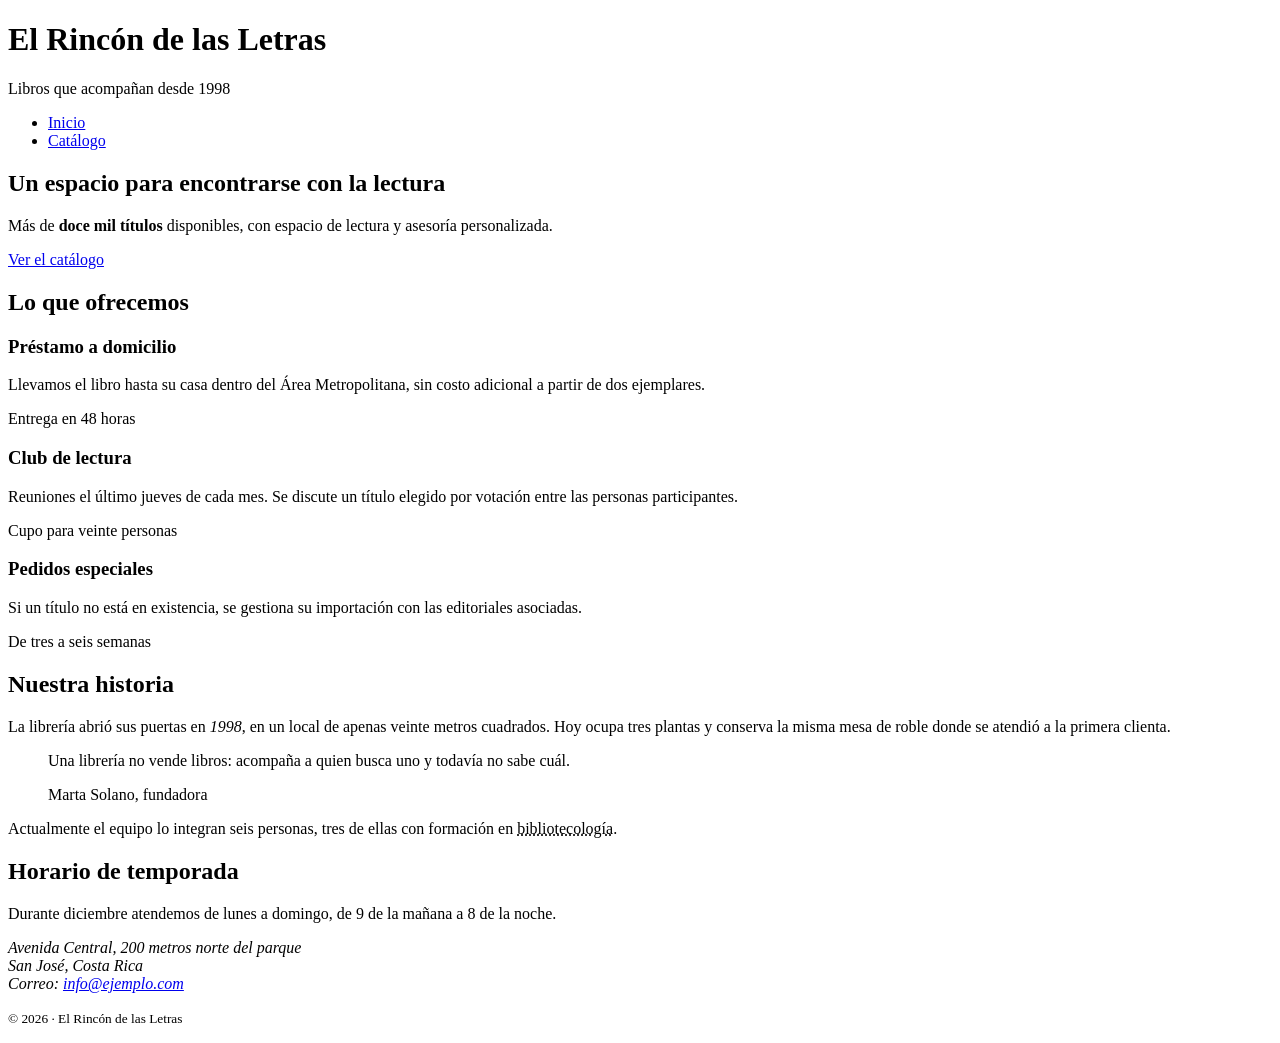
==== ac2-css/index.html @ 3f8cf3e9 "incorpora los archivos base de la comprobacion 2" ====
<!DOCTYPE html>
<html lang="es">

<head>
  <meta charset="UTF-8">
  <meta name="viewport" content="width=device-width, initial-scale=1.0">
  <meta name="author" content="Escriba aquí su nombre completo">
  <meta name="description" content="Librería El Rincón de las Letras: catálogo, servicios y contacto.">
  <meta name="keywords" content="librería, libros, lectura, catálogo, Costa Rica">

  <title>Inicio | El Rincón de las Letras</title>

  <link rel="icon" href="recursos/favicon.png" type="image/png">
  <link rel="stylesheet" href="estilos.css">

  <!--AQUÍ SE ENLAZA LA HOJA DE ESTILOS QUE USTED DEBE CREAR.
       El archivo debe llamarse  css/estilos.css -->

</head>

<body>

  <!--CABECERA-->
  <header id="cabecera">
    <div class="marca">
      <h1>El Rincón de las Letras</h1>
      <p class="lema">Libros que acompañan desde 1998</p>
    </div>

    <nav class="menu-principal">
      <ul>
        <li><a href="index.html" class="enlace-activo">Inicio</a></li>
        <li><a href="catalogo.html">Catálogo</a></li>
      </ul>
    </nav>
  </header>

  <!--CONTENIDO PRINCIPAL-->
  <main id="contenido">

    <!-- Zona de presentación -->
    <section id="portada" class="hero">
      <h2>Un espacio para encontrarse con la lectura</h2>
      <p class="hero-texto">
        Más de <strong>doce mil títulos</strong> disponibles, con espacio
        de lectura y asesoría personalizada.
      </p>
      <a href="catalogo.html" class="boton boton-principal">Ver el catálogo</a>
    </section>

    <!-- Tres bloques para maquetar en fila -->
    <section id="servicios">
      <h2>Lo que ofrecemos</h2>

      <div class="rejilla-servicios">

        <article class="tarjeta">
          <h3>Préstamo a domicilio</h3>
          <p>
            Llevamos el libro hasta su casa dentro del Área Metropolitana,
            sin costo adicional a partir de dos ejemplares.
          </p>
          <p class="tarjeta-pie">Entrega en 48 horas</p>
        </article>

        <article class="tarjeta">
          <h3>Club de lectura</h3>
          <p>
            Reuniones el último jueves de cada mes. Se discute un título
            elegido por votación entre las personas participantes.
          </p>
          <p class="tarjeta-pie">Cupo para veinte personas</p>
        </article>

        <article class="tarjeta">
          <h3>Pedidos especiales</h3>
          <p>
            Si un título no está en existencia, se gestiona su importación
            con las editoriales asociadas.
          </p>
          <p class="tarjeta-pie">De tres a seis semanas</p>
        </article>

      </div>
    </section>

    <!-- Contenido con cita -->
    <section id="historia">
      <h2>Nuestra historia</h2>

      <p>
        La librería abrió sus puertas en <em>1998</em>, en un local de
        apenas veinte metros cuadrados. Hoy ocupa tres plantas y conserva
        la misma mesa de roble donde se atendió a la primera clienta.
      </p>

      <blockquote class="cita">
        <p>
          Una librería no vende libros: acompaña a quien busca uno y
          todavía no sabe cuál.
        </p>
        <footer class="cita-autoria">Marta Solano, fundadora</footer>
      </blockquote>

      <p>
        Actualmente el equipo lo integran seis personas, tres de ellas
        con formación en <abbr title="Bibliotecología">bibliotecología</abbr>.
      </p>
    </section>

  </main>

  <!--CONTENIDO SECUNDARIO -->
  <aside id="aviso" class="panel-aviso">
    <h2>Horario de temporada</h2>
    <p>
      Durante diciembre atendemos de lunes a domingo, de 9 de la mañana
      a 8 de la noche.
    </p>
  </aside>

  <!-- PIE -->
  <footer id="pie">
    <div class="pie-contenido">
      <address class="datos-contacto">
        Avenida Central, 200 metros norte del parque<br>
        San José, Costa Rica<br>
        Correo: <a href="mailto:info@ejemplo.com">info@ejemplo.com</a>
      </address>

      <p class="creditos"><small>&copy; 2026 · El Rincón de las Letras</small></p>
    </div>
  </footer>

</body>

</html>
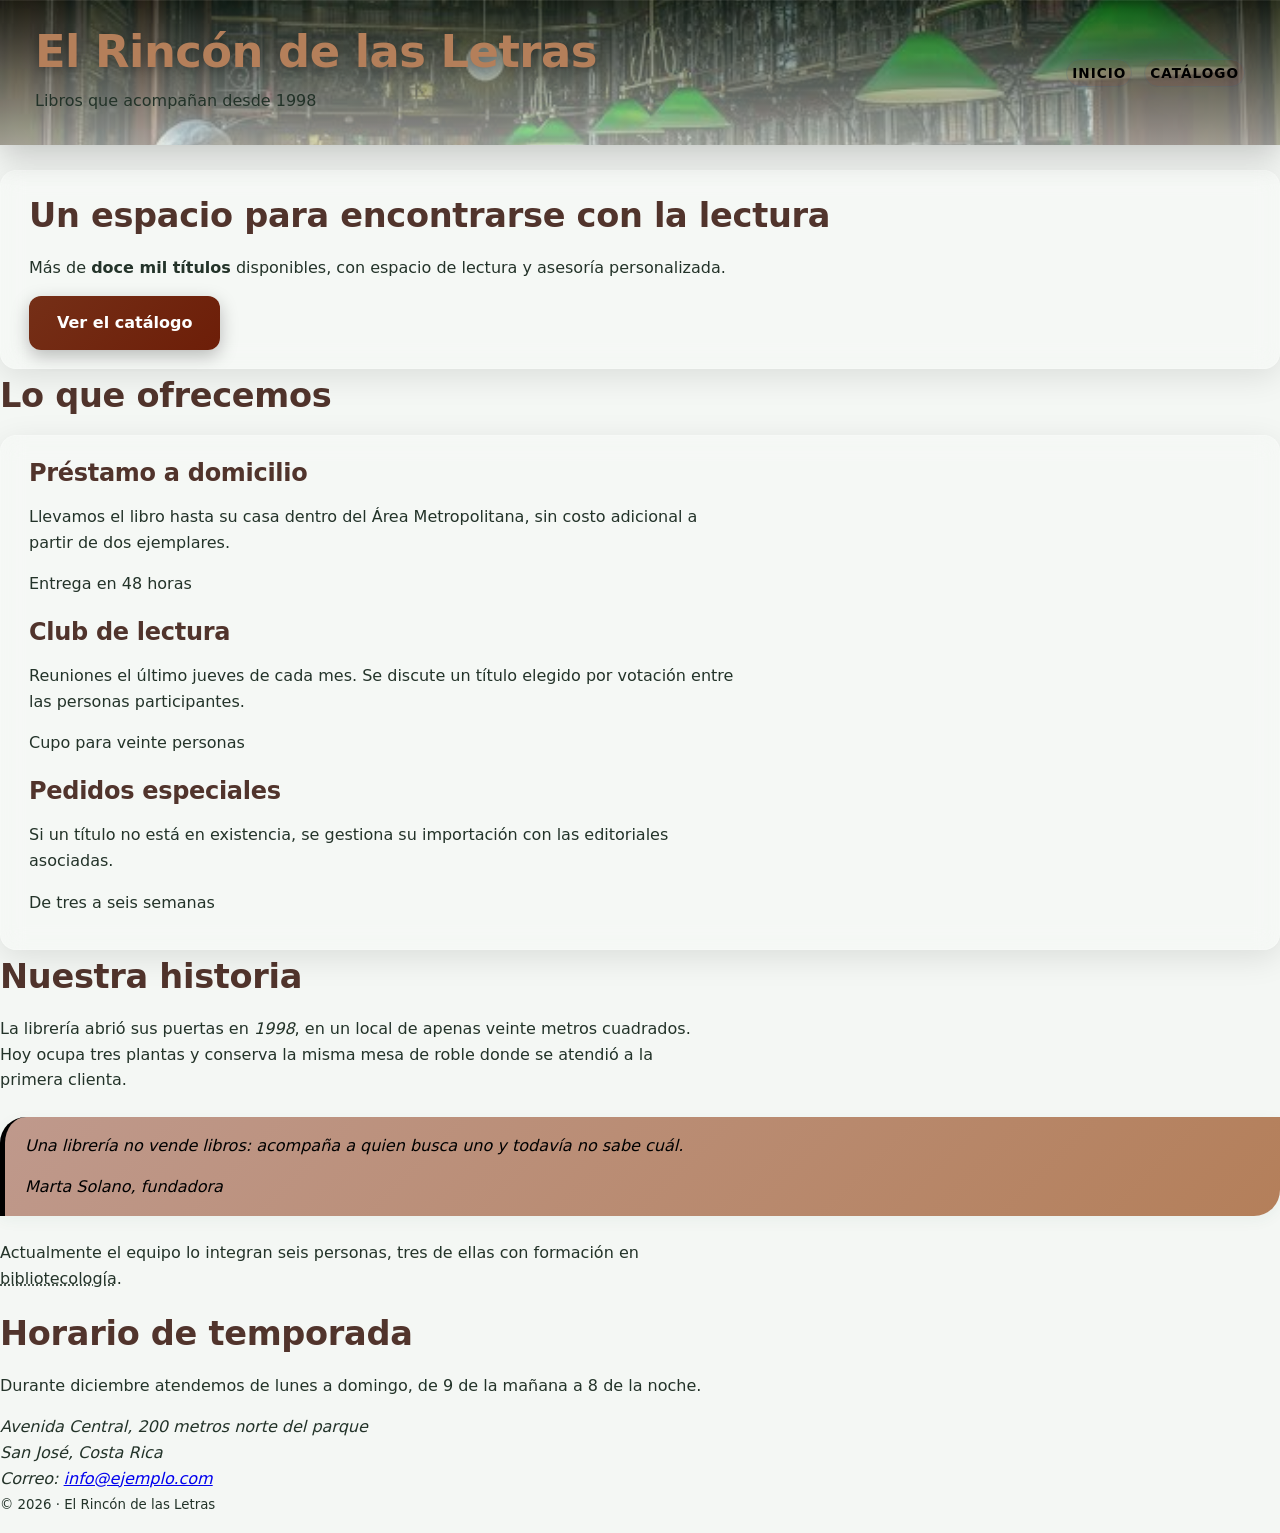
==== commit 8522793d: "estructura basica y hover" ====
--- a/ac2-css/index.html
+++ b/ac2-css/index.html
@@ -11,7 +11,7 @@
   <title>Inicio | El Rincón de las Letras</title>
 
   <link rel="icon" href="recursos/favicon.png" type="image/png">
-  <link rel="stylesheet" href="estilos.css">
+  <link rel="stylesheet" href="css/estilos.css">
 
   <!--AQUÍ SE ENLAZA LA HOJA DE ESTILOS QUE USTED DEBE CREAR.
        El archivo debe llamarse  css/estilos.css -->
--- a/ac2-css/css/estilos.css
+++ b/ac2-css/css/estilos.css
@@ -0,0 +1,201 @@
+/*este es el ccs del Rincon de las letras*/
+
+
+html {
+    font-size: 100%;
+    scroll-behavior: smooth;
+}
+
+* {
+    margin: 0;
+    padding: 0;
+    box-sizing: border-box;
+}
+
+body {
+    font-size: 1rem;
+    line-height: 1.6;
+    font-family: 'Plus Jakarta Sans', 'Segoe UI', system-ui, sans-serif;
+    color: #233329;
+    background-color: #f4f7f4;
+    padding-top: 170px;
+}
+
+.contenedor {
+    max-width: 1200px;
+    margin: 0 auto;
+    padding: 25px;
+}
+
+/* --- ENCABEZADOS Y TEXTO --- */
+h1 {
+    font-size: 2.8rem;
+    font-weight: 800;
+    color:#B47F5A;
+    text-align: center;
+    text-shadow: 0 2px 10px rgba(0, 0, 0, 0.3);
+    letter-spacing: -0.5px;
+}
+
+h2, h3 {
+    color: #51342c;
+    margin-bottom: 12px;
+    font-weight: 700;
+    letter-spacing: -0.3px;
+}
+
+h2 { font-size: 2.1rem; }
+h3 { font-size: 1.5rem; }
+
+p {
+    font-size: 1rem;
+    font-weight: 400;
+    margin-bottom: 16px;
+}
+
+main p {
+    max-width: 70ch;
+}
+
+main a {
+    color: #2d6a4f;
+    text-decoration: none;
+    font-weight: 600;
+    position: relative;
+    padding-bottom: 2px;
+    transition: color 0.3s ease;
+}
+
+/* Efecto de línea animada debajo de los enlaces */
+main a::after {
+    content: '';
+    position: absolute;
+    width: 0%;
+    height: 2px;
+    bottom: 0;
+    left: 0;
+    background-color: #000000;
+    transition: width 0.3s cubic-bezier(0.4, 0, 0.2, 1);
+    border-radius: 2px;
+}
+/*hover de lo botones*/
+main a:hover {
+    color: #B47F5A;
+}
+
+main a:hover::after {
+    width: 100%;
+}
+
+blockquote {
+    font-style: italic;
+    color: #000000;
+    background: linear-gradient(135deg, #bf998c 0%, #B47F5A 100%);
+    border-left: 5px solid #000000;
+    padding: 16px 20px;
+    border-radius: 26px 0;
+    box-shadow: 0 4px 15px rgba(45, 106, 79, 0.05);
+    margin: 24px 0;
+}
+
+/* --- HEADER Y MENÚ FLOTANTE --- */
+#cabecera{
+    display: flex;
+    justify-content: space-between;
+    align-items: center;
+    position: fixed;
+    top: 0;
+    left: 0;
+    width: 100%;
+    background-image: linear-gradient(rgba(18, 38, 28, 0.65), rgba(212, 224, 218, 0.65)), url(../recursos/fondo1.jpg);
+    background-size: cover;
+    background-position: center;
+    padding: 16px 35px;
+    z-index: 100;
+    box-shadow: 0 10px 30px rgba(0, 0, 0, 0.2);
+}
+
+.hero{
+    background: rgba(255, 255, 255, 0.12);
+    backdrop-filter: blur(12px);
+    -webkit-backdrop-filter: blur(12px);
+    padding: 18px 28px;
+    border-radius: 16px;
+    border: 1px solid rgba(255, 255, 255, 0.2);
+    box-shadow: 0 8px 32px rgba(0, 0, 0, 0.1);
+}
+
+.rejilla-servicios{
+    background: rgba(255, 255, 255, 0.12);
+    backdrop-filter: blur(12px);
+    -webkit-backdrop-filter: blur(12px);
+    padding: 18px 28px;
+    border-radius: 16px;
+    border: 1px solid rgba(255, 255, 255, 0.2);
+    box-shadow: 0 8px 32px rgba(0, 0, 0, 0.1);
+}
+
+
+header nav ul {
+    list-style-type: none;
+    display: flex;
+    gap: 12px;
+}
+
+/* Botones del menú de navegación */
+header nav a {
+    text-transform: uppercase;
+    letter-spacing: 1px;
+    font-size: 0.85rem;
+    font-weight: 700;
+    text-decoration: none;
+    padding: 5px;
+    color: #000000;
+    border-radius: 30px;
+    background: rgba(169, 18, 18, 0.08);
+    border: 1px solid rgba(39, 130, 167, 0.15);
+    transition: all 0.3s cubic-bezier(0.4, 0, 0.2, 1);
+}
+
+header nav a:hover {/*hover del menu*/
+    color: #0c0d0d;
+    background-color: #B47F5A;
+    border-color: #c19c67;
+    transform: translateY(-3px);
+    box-shadow: 0 6px 20px rgba(0, 0, 0, 0.4);
+}
+
+/* --- EFECTOS DE BOTONES PRINCIPALES --- */
+.boton, .boton-secundario {
+    position: relative;
+    display: inline-flex;
+    align-items: center;
+    justify-content: center;
+    background: linear-gradient(135deg, #752F17 0%, #6D1E08 100%);
+    color: #ffffff;
+    padding: 14px 28px;
+    border: none;
+    border-radius: 12px;
+    font-family: inherit;
+    font-size: 1rem;
+    font-weight: 700;
+    cursor: pointer;
+    overflow: hidden;
+    z-index: 1;
+    box-shadow: 0 6px 18px rgba(0, 0, 0, 0.25);
+    transition: all 0.3s cubic-bezier(0.4, 0, 0.2, 1);
+}
+
+/* Brillito que cruza el botón al pasar el mouse */
+.boton::before, .boton-secundario::before {
+    content: '';
+    position: absolute;
+    top: 0;
+    left: -100%;
+    width: 100%;
+    height: 100%;
+    background: linear-gradient(90deg, transparent, rgba(0, 0, 0, 0.25), transparent);
+    transition: left 0.6s ease;
+    z-index: -1;
+    
+}
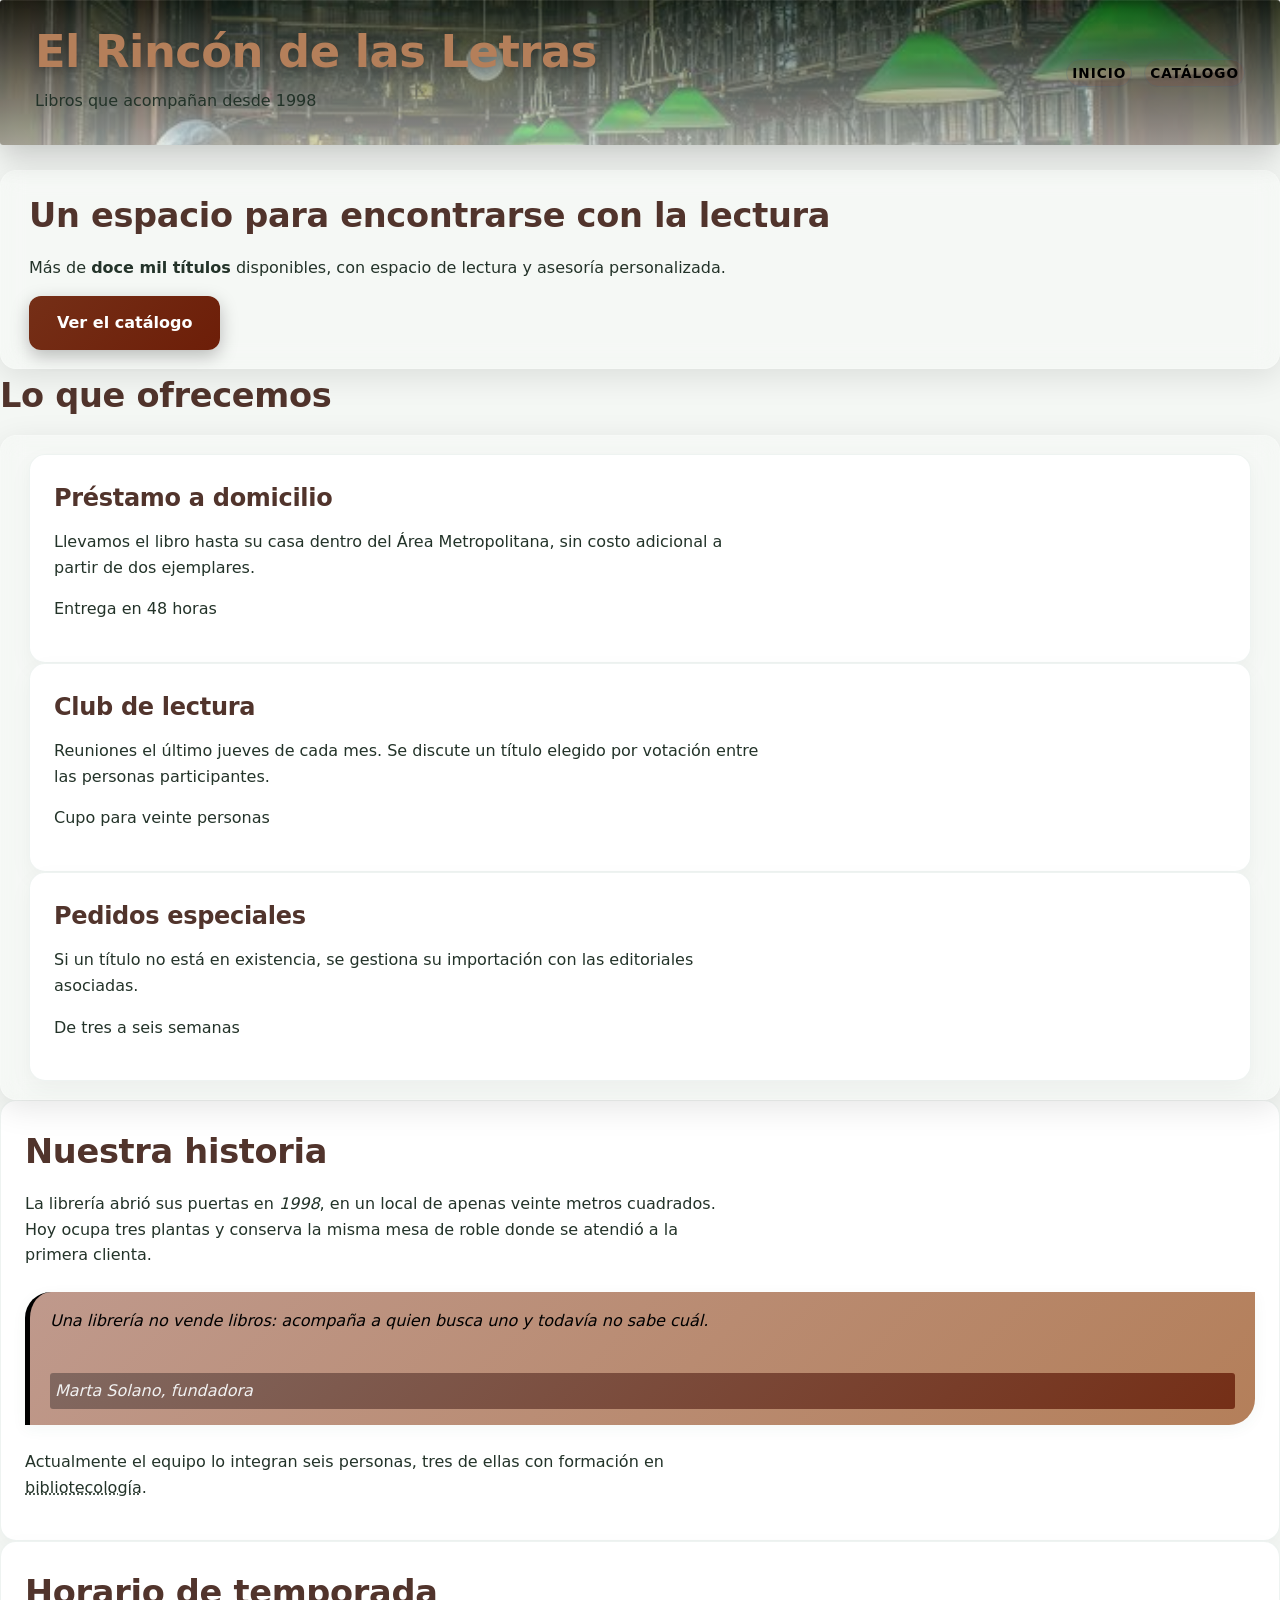
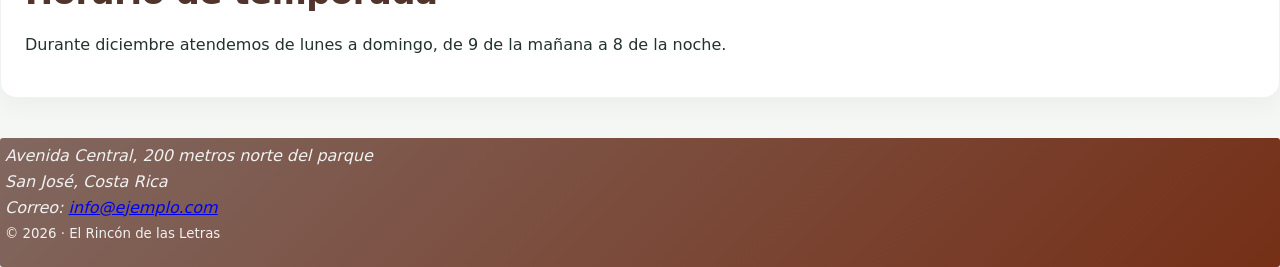
==== commit 076b6e9e: "Retoques final" ====
--- a/ac2-css/index.html
+++ b/ac2-css/index.html
@@ -85,7 +85,7 @@
     </section>
 
     <!-- Contenido con cita -->
-    <section id="historia">
+    <section id="historia" class="historia">
       <h2>Nuestra historia</h2>
 
       <p>
--- a/ac2-css/css/estilos.css
+++ b/ac2-css/css/estilos.css
@@ -98,7 +98,7 @@
     margin: 24px 0;
 }
 
-/* --- HEADER Y MENÚ FLOTANTE --- */
+/* --- HEADER --- */
 #cabecera{
     display: flex;
     justify-content: space-between;
@@ -113,6 +113,7 @@
     padding: 16px 35px;
     z-index: 100;
     box-shadow: 0 10px 30px rgba(0, 0, 0, 0.2);
+    border-radius: 3px;
 }
 
 .hero{
@@ -157,7 +158,7 @@
     transition: all 0.3s cubic-bezier(0.4, 0, 0.2, 1);
 }
 
-header nav a:hover {/*hover del menu*/
+header nav a:hover {
     color: #0c0d0d;
     background-color: #B47F5A;
     border-color: #c19c67;
@@ -165,8 +166,8 @@
     box-shadow: 0 6px 20px rgba(0, 0, 0, 0.4);
 }
 
-/* --- EFECTOS DE BOTONES PRINCIPALES --- */
-.boton, .boton-secundario {
+/* --- BOTONEs --- */
+.boton, boton-principal {
     position: relative;
     display: inline-flex;
     align-items: center;
@@ -186,7 +187,6 @@
     transition: all 0.3s cubic-bezier(0.4, 0, 0.2, 1);
 }
 
-/* Brillito que cruza el botón al pasar el mouse */
 .boton::before, .boton-secundario::before {
     content: '';
     position: absolute;
@@ -194,8 +194,227 @@
     left: -100%;
     width: 100%;
     height: 100%;
-    background: linear-gradient(90deg, transparent, rgba(0, 0, 0, 0.25), transparent);
+    background: linear-gradient(90deg, transparent, rgba(252, 252, 252, 0.427), transparent);
     transition: left 0.6s ease;
     z-index: -1;
     
-}+}
+
+
+.boton-secundario {
+    background: linear-gradient(135deg, #e07a5f 0%, #604035 100%);
+    box-shadow: 0 6px 18px rgba(91, 36, 20, 0.25);
+}
+
+.boton-secundario:hover {
+    background: linear-gradient(135deg, #e07a5f 0%, #604035 100%);
+    box-shadow: 0 12px 25px rgba(206, 143, 126, 0.4);
+}
+
+/* --- tarjetas--- */
+.tarjeta {
+    background-color: #ffffff;
+    padding: 24px;
+    border-radius: 16px;
+    border: 1px solid rgba(45, 106, 79, 0.08);
+    box-shadow: 0 8px 24px rgba(0, 0, 0, 0.04);
+    transition: all 0.4s cubic-bezier(0.165, 0.84, 0.44, 1);
+    animation: aparecer 0.8s ease-out;
+}
+
+.tarjeta:hover {
+    transform: translateY(-8px);
+    box-shadow: 0 18px 38px rgba(45, 106, 79, 0.12);
+    border-color: rgba(82, 183, 136, 0.3);
+}
+
+
+.historia {
+    background-color: #ffffff;
+    padding: 24px;
+    border-radius: 16px;
+    border: 1px solid rgba(45, 106, 79, 0.08);
+    box-shadow: 0 8px 24px rgba(0, 0, 0, 0.04);
+    transition: all 0.4s cubic-bezier(0.165, 0.84, 0.44, 1);
+    animation: aparecer 0.8s ease-out;
+}
+
+.historia:hover {
+    transform: translateY(-8px);
+    box-shadow: 0 18px 38px rgba(45, 106, 79, 0.12);
+    border-color: rgba(82, 183, 136, 0.3);
+}
+.panel-aviso{
+    background-color: #ffffff;
+    padding: 24px;
+    border-radius: 16px;
+    border: 1px solid rgba(45, 106, 79, 0.08);
+    box-shadow: 0 8px 24px rgba(0, 0, 0, 0.04);
+    transition: all 0.4s cubic-bezier(0.165, 0.84, 0.44, 1);
+    animation: aparecer 0.8s ease-out;
+}
+.panel-aviso:hover{
+    transform: translateY(-8px);
+    box-shadow: 0 18px 38px rgba(45, 106, 79, 0.12);
+    border-color: rgba(82, 183, 136, 0.3);
+}
+
+
+
+/* --- formulario--- */
+fieldset {
+    padding: 24px;
+    margin-bottom: 24px;
+    border: 2px solid #d8f3dc;
+    border-radius: 16px;
+    background-color: #ffffff;
+    box-shadow: 0 4px 20px rgba(0, 0, 0, 0.02);
+}
+
+legend {
+    padding: 4px 14px;
+    font-weight: 700;
+    color: #000000;
+    background-color: #b4805a93;
+    border-radius: 20px;
+    font-size: 0.95rem;
+}
+
+form label {
+    display: block;
+    margin-bottom: 8px;
+    font-weight: 600;
+    color: #752F17;
+}
+
+form input[type="text"],
+form input[type="email"],
+form input[type="password"],
+form input[type="tel"],
+form input[type="date"],
+form select,
+form textarea {
+    width: 100%;
+    padding: 12px 16px;
+    border: 2px solid #e2e8f0;
+    border-radius: 10px;
+    margin-bottom: 16px;
+    font-size: 1rem;
+    font-family: inherit;
+    background-color: #fcfdfe;
+    transition: all 0.3s ease;
+}
+
+/* Animación del foco en los campos */
+form input:focus,
+form select:focus,
+form textarea:focus {
+    outline: none;
+    border-color: #6D1E08;
+    background-color: #ffffff;
+    box-shadow: 0 0 0 4px rgba(82, 183, 136, 0.18);
+    transform: translateY(-2px);
+}
+
+/* Validación suave con color */
+form input:invalid:not(:placeholder-shown) {
+    border-color: #e63946;
+    box-shadow: 0 0 0 3px rgba(230, 57, 70, 0.12);
+}
+
+form input:valid:not(:placeholder-shown) {
+    border-color: #B47F5A;
+    box-shadow: 0 0 0 3px rgba(146, 175, 172, 0.12);
+}
+
+/* --- TABLAS MODERNAS --- */
+table {
+    border-collapse: separate;
+    border-spacing: 0;
+    width: 100%;
+    margin-bottom: 24px;
+    border-radius: 12px;
+    overflow: hidden;
+    box-shadow: 0 4px 15px rgba(0, 0, 0, 0.04);
+}
+
+th, td {
+    padding: 14px 18px;
+    text-align: left;
+}
+
+thead th {
+    background-color: #B47F5A;
+    color: white;
+    font-size: 0.9rem;
+    text-transform: uppercase;
+    letter-spacing: 1px;
+}
+
+tbody tr {
+    background-color: #ffffff;
+    transition: background-color 0.2s ease;
+}
+
+tbody tr:nth-child(even) {
+    background-color: #f7faf7;
+}
+
+tbody tr:hover {
+    background-color: #e8f5e9;
+}
+
+/*seccion de catagorias y glosario*/
+.categorias{
+    
+    margin: 0 auto;
+    padding: 25px
+
+}
+
+
+.glosario {
+    background-color: #ffffff;
+    padding: 24px;
+    border-radius: 16px;
+    border: 1px solid rgba(45, 106, 79, 0.08);
+    box-shadow: 0 8px 24px rgba(0, 0, 0, 0.04);
+    transition: all 0.4s cubic-bezier(0.165, 0.84, 0.44, 1);
+    animation: aparecer 0.8s ease-out;
+    padding: 24px;
+    margin-bottom: 24px;
+    border: 2px solid #d8f3dc;
+    border-radius: 16px;
+    background-color: #ffffff;
+    box-shadow: 0 4px 20px rgba(0, 0, 0, 0.02);
+    font-weight: 700;
+    margin-top: 12px;
+}
+
+#glosario dd{
+    margin-left: 20px;
+    margin-bottom: 8px;
+    
+}
+.glosario{
+    margin-left: 20px;
+    margin-bottom: 8px;
+    margin: 0 auto;
+    padding: 25px
+ 
+}
+
+
+footer {
+    background: linear-gradient(135deg, #816860 0%, #752F17 100%);
+    color: #f1f1f1;
+    padding: 5px;
+    margin-top: 40px;
+    border-radius: 3px;
+    display: flex;
+    justify-content: space-between;
+    align-items: center;
+    gap: 20px;
+}
+
+
